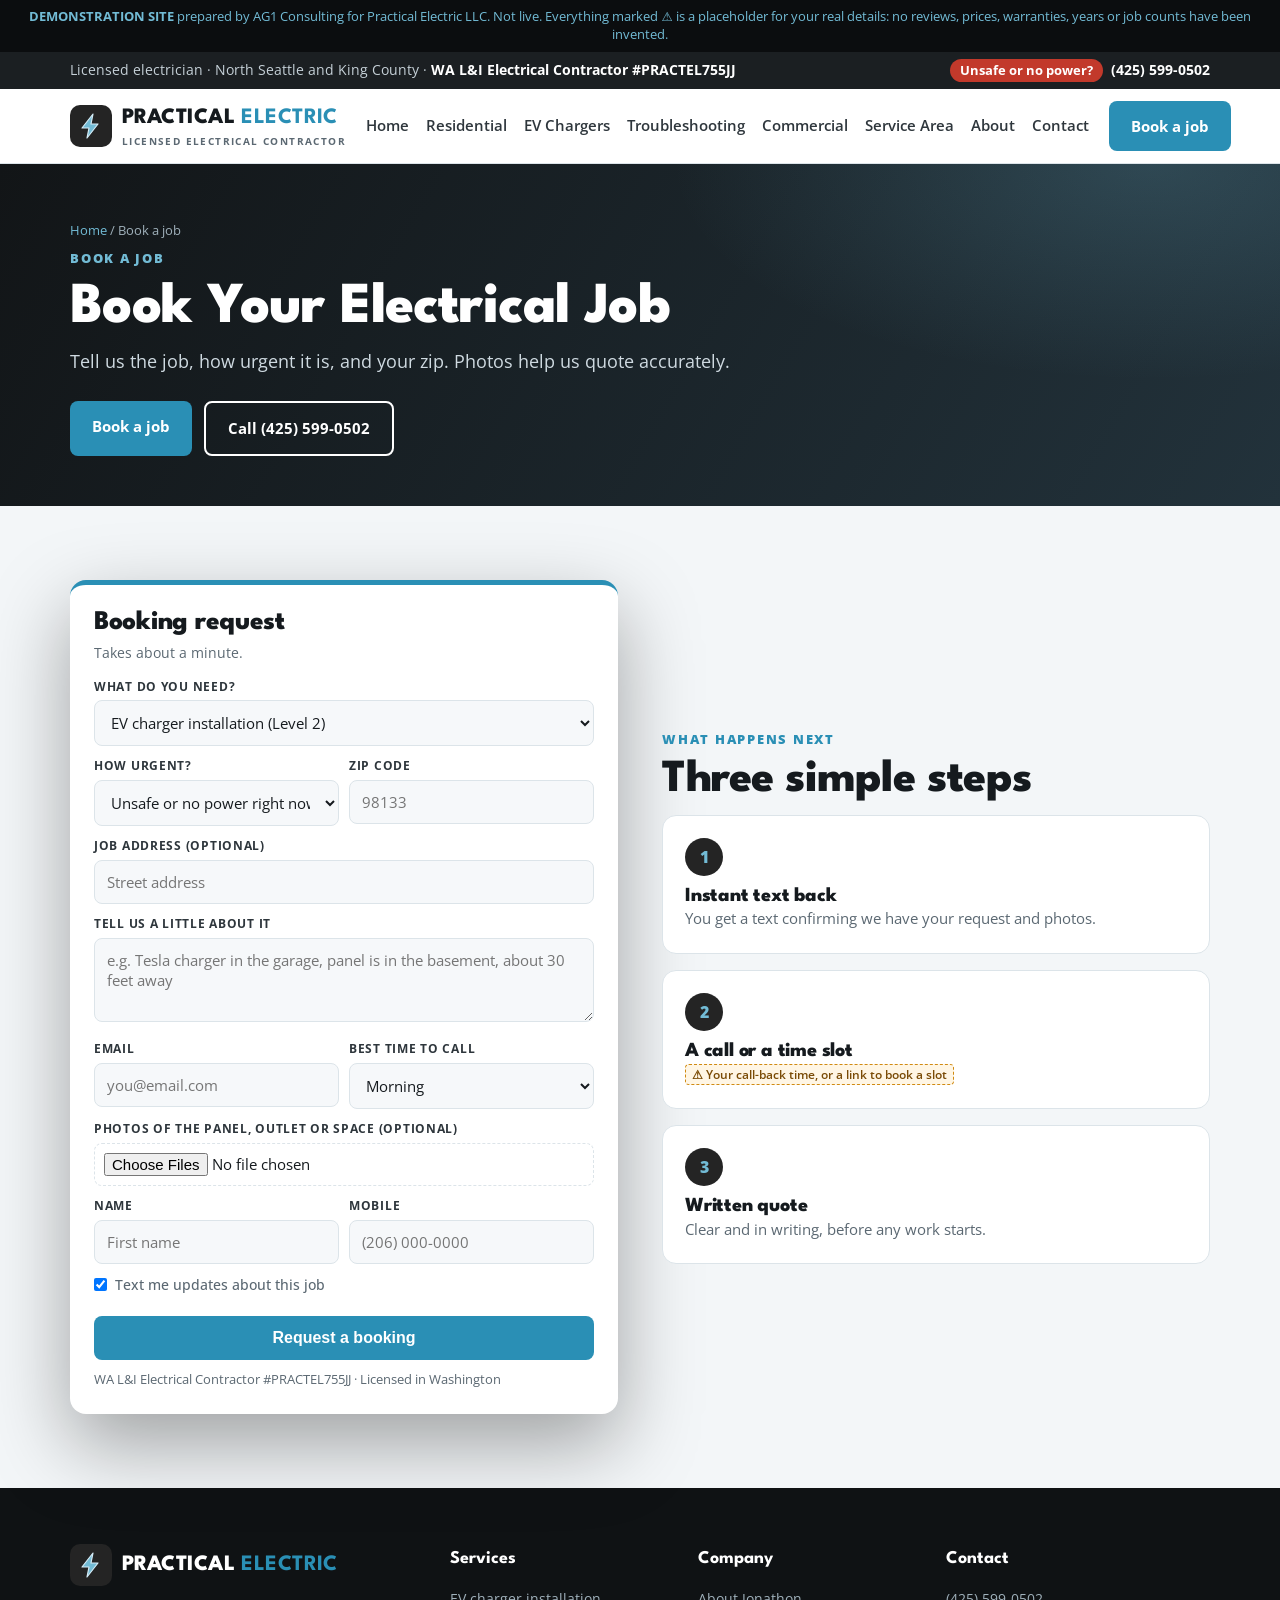
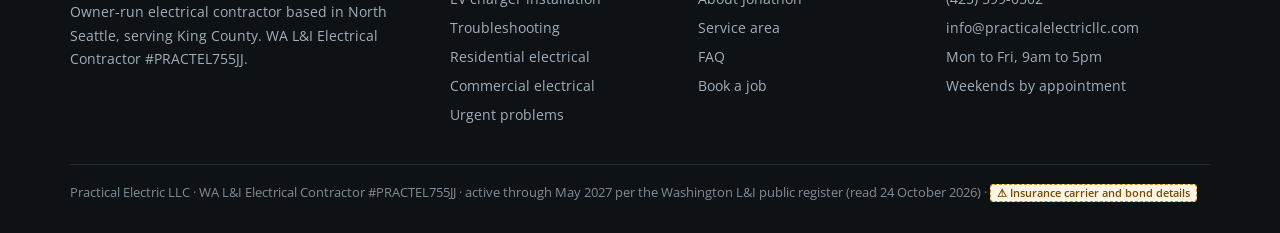
==== book.html @ 8b1fb302 "Build AG1 asset pack" ====
<!DOCTYPE html><html lang="en"><head><meta charset="utf-8"><meta name="viewport" content="width=device-width,initial-scale=1">
<meta name="robots" content="noindex,nofollow"><title>Book a Job | Practical Electric</title><meta name="description" content="Book an electrician in Seattle and King County. Send the job, urgency, zip and photos.">
<link rel="preconnect" href="https://fonts.googleapis.com"><link href="https://fonts.googleapis.com/css2?family=League+Spartan:wght@600;700;800&family=Open+Sans:wght@400;500;600;700;800&display=swap" rel="stylesheet">
<link rel="stylesheet" href="styles.css">
<script type="application/ld+json">{"@context": "https://schema.org", "@type": "Electrician", "name": "Practical Electric LLC", "telephone": "+14255990502", "email": "info@practicalelectricllc.com", "url": "https://andrei170.github.io/practical-electric-demo/", "address": {"@type": "PostalAddress", "addressLocality": "Seattle", "addressRegion": "WA", "postalCode": "98133", "addressCountry": "US"}, "areaServed": {"@type": "AdministrativeArea", "name": "King County, Washington"}, "openingHours": "Mo-Fr 09:00-17:00", "identifier": {"@type": "PropertyValue", "name": "Washington L&I electrical contractor licence", "value": "PRACTEL755JJ"}}</script>
</head><body>
<div class="demo"><b>DEMONSTRATION SITE</b> prepared by AG1 Consulting for Practical Electric LLC. Not live. Everything marked &#9888; is a placeholder for your real details: no reviews, prices, warranties, years or job counts have been invented.</div>
<div class="top"><div class="wrap"><span class="tl">Licensed electrician &middot; North Seattle and King County &middot; <b>WA L&amp;I Electrical Contractor #PRACTEL755JJ</b></span><span><a class="em" href="emergency.html">Unsafe or no power?</a> &nbsp;<a href="tel:+14255990502"><b>(425) 599-0502</b></a></span></div></div>
<header class="site"><div class="wrap"><a class="logo" href="index.html"><span class="mk"><svg width="24" height="26" viewBox="0 0 24 26" aria-hidden="true"><path d="M14 1 3 15h7l-2 10 11-14h-7z" fill="#72bbd5" stroke="#d5ecf7" stroke-width="1.2" stroke-linejoin="round"/></svg></span><span><span class="tx">Practical <b>Electric</b></span><small>LICENSED ELECTRICAL CONTRACTOR</small></span></a>
<nav class="main"><a href="index.html">Home</a><a href="residential.html">Residential</a><a href="ev-chargers.html">EV Chargers</a><a href="troubleshooting.html">Troubleshooting</a><a href="commercial.html">Commercial</a><a href="areas.html">Service Area</a><a href="about.html">About</a><a href="contact.html">Contact</a></nav><div class="hcall"><small>Call or text</small><a href="tel:+14255990502">(425) 599-0502</a></div><a class="btn" href="book.html">Book a job</a></div></header>
<section class="pagehead"><div class="wrap"><div class="crumb"><a href="index.html">Home</a> / Book a job</div><div class="eyebrow" style="margin-top:8px;color:#72bbd5">Book a job</div><h1>Book Your Electrical Job</h1><p>Tell us the job, how urgent it is, and your zip. Photos help us quote accurately.</p><div class="cta-row"><a class="btn" href="book.html">Book a job</a><a class="btn ghost" href="tel:+14255990502">Call (425) 599-0502</a></div></div></section><section class="s"><div class="wrap split"><div class="panel"><h3>Booking request</h3><div class="sub">Takes about a minute.</div><form class="f"><label>What do you need?</label><select><option>EV charger installation (Level 2)</option><option>Something is not working (troubleshooting)</option><option>New circuit, outlet or wiring</option><option>Lighting (indoor or outdoor)</option><option>Commercial or business work</option><option>Energy efficiency upgrade</option><option>Something else</option></select><div class="two"><div><label>How urgent?</label><select><option>Unsafe or no power right now</option><option>This week</option><option>Within a month</option><option>Planning ahead / getting a quote</option></select></div><div><label>Zip code</label><input inputmode="numeric" placeholder="98133"></div></div><label>Job address (optional)</label><input placeholder="Street address"><label>Tell us a little about it</label><textarea rows="3" placeholder="e.g. Tesla charger in the garage, panel is in the basement, about 30 feet away"></textarea><div class="two"><div><label>Email</label><input type="email" placeholder="you@email.com"></div><div><label>Best time to call</label><select><option>Morning</option><option>Lunchtime</option><option>After 5pm</option><option>Text me instead</option></select></div></div><label>Photos of the panel, outlet or space (optional)</label><input type="file" accept="image/*" multiple><div class="two"><div><label>Name</label><input placeholder="First name"></div><div><label>Mobile</label><input type="tel" placeholder="(206) 000-0000"></div></div><label class="chk"><input type="checkbox" checked> Text me updates about this job</label><button class="btn" type="submit">Request a booking</button><div class="ok-msg">&#10004; Demo only: on the live site this lands in your CRM, the customer gets a text back straight away, and the photos come with it.</div><div class="fine">WA L&amp;I Electrical Contractor #PRACTEL755JJ &middot; Licensed in Washington</div></form></div>
<div><div class="eyebrow">What happens next</div><h2 class="t">Three simple steps</h2><div class="steps" style="grid-template-columns:1fr">
<div class="step"><h3>Instant text back</h3><p>You get a text confirming we have your request and photos.</p></div>
<div class="step"><h3>A call or a time slot</h3><p><span class="ph">&#9888; Your call-back time, or a link to book a slot</span></p></div>
<div class="step"><h3>Written quote</h3><p>Clear and in writing, before any work starts.</p></div></div></div></div></section>
<footer class="site"><div class="wrap"><div class="foot">
<div><a class="logo" href="index.html"><span class="mk"><svg width="24" height="26" viewBox="0 0 24 26" aria-hidden="true"><path d="M14 1 3 15h7l-2 10 11-14h-7z" fill="#72bbd5" stroke="#d5ecf7" stroke-width="1.2" stroke-linejoin="round"/></svg></span><span class="tx" style="color:#fff">Practical <b>Electric</b></span></a>
<p style="margin-top:14px">Owner-run electrical contractor based in North Seattle, serving King County. WA L&amp;I Electrical Contractor #PRACTEL755JJ.</p></div>
<div><h4>Services</h4><ul><li><a href="ev-chargers.html">EV charger installation</a></li><li><a href="troubleshooting.html">Troubleshooting</a></li><li><a href="residential.html">Residential electrical</a></li><li><a href="commercial.html">Commercial electrical</a></li><li><a href="emergency.html">Urgent problems</a></li></ul></div>
<div><h4>Company</h4><ul><li><a href="about.html">About Jonathon</a></li><li><a href="areas.html">Service area</a></li><li><a href="faq.html">FAQ</a></li><li><a href="book.html">Book a job</a></li></ul></div>
<div><h4>Contact</h4><ul><li><a href="tel:+14255990502">(425) 599-0502</a></li><li><a href="mailto:info@practicalelectricllc.com">info@practicalelectricllc.com</a></li><li>Mon to Fri, 9am to 5pm</li><li>Weekends by appointment</li></ul></div>
</div><div class="legal">Practical Electric LLC &middot; WA L&amp;I Electrical Contractor #PRACTEL755JJ &middot; active through May 2027 per the Washington L&amp;I public register (read 24 October 2026) &middot; <span class="ph">&#9888; Insurance carrier and bond details</span></div></div></footer>
<div class="sticky-cta"><a class="btn dark" href="tel:+14255990502">&#9742; Call</a><a class="btn" href="book.html">Book a job</a></div>
<script>
document.querySelectorAll('form.f').forEach(function(f){f.addEventListener('submit',function(e){e.preventDefault();
var m=f.querySelector('.ok-msg');if(m){m.style.display='block';}});});
</script></body></html>
---- styles.css ----
:root{--ink:#151a1e;--char:#1b1f22;--char2:#242424;--slate:#2e363c;--mut:#5b6872;--line:#dce4e9;--bg:#f3f6f8;
--card:#fff;--acc:#2a8fb5;--acc2:#72bbd5;--accl:#d5ecf7;--accd:#1d6f8f;--volt:#f2c94c;--red:#c2392b;--ok:#2f8a5b}
*{box-sizing:border-box;margin:0;padding:0}html{scroll-behavior:smooth}
html,body{overflow-x:hidden}body{background:var(--bg);color:var(--ink);font:16px/1.65 "Open Sans",system-ui,-apple-system,"Segoe UI",sans-serif}
.grid>*,.split>*,.svc>*,.feat>*,.gal>*,.revs>*,.steps>*,.trust>*,.foot>*,.two>*,.areas>*{min-width:0}
a{color:inherit;text-decoration:none}img{max-width:100%;display:block}
.wrap{max-width:1180px;margin:0 auto;padding:0 20px}
h1,h2,h3,.disp{font-family:"League Spartan","Open Sans",sans-serif;font-weight:800;letter-spacing:-.01em;line-height:1.06}
.ph{background:#fff6e5;border:1px dashed #d08a12;color:#7a4b06;padding:1px 6px;border-radius:4px;font-size:.86em;font-family:"Open Sans",sans-serif;font-weight:600;letter-spacing:0;text-transform:none}
.demo{background:#0b0d0f;color:var(--acc2);text-align:center;font-size:12.5px;padding:8px 14px;line-height:1.45}
.top{background:var(--char);color:#c5d0d7;font-size:13.5px}
.top .wrap{display:flex;justify-content:space-between;gap:12px;padding-top:7px;padding-bottom:7px;flex-wrap:wrap;align-items:center}
.top b{color:#fff}.top a.em{background:var(--red);color:#fff;font-weight:700;padding:3px 10px;border-radius:999px;font-size:12.5px}
header.site{position:sticky;top:0;z-index:50;background:rgba(255,255,255,.97);backdrop-filter:blur(8px);border-bottom:1px solid var(--line)}
header.site .wrap{display:flex;align-items:center;gap:20px;height:74px}
.logo{display:flex;align-items:center;gap:10px;white-space:nowrap}
.logo .mk{width:42px;height:42px;border-radius:10px;background:var(--char2);display:grid;place-items:center;flex:none}
.logo .tx{font-family:"League Spartan",sans-serif;font-weight:800;font-size:22px;line-height:1;text-transform:uppercase;letter-spacing:.02em}
.logo .tx b{color:var(--acc)}.logo small{display:block;font:700 10px "Open Sans",sans-serif;color:var(--mut);letter-spacing:.14em;margin-top:4px}
nav.main{display:flex;gap:17px;margin-left:auto;font-weight:600;font-size:14.5px;white-space:nowrap}
nav.main a{color:var(--slate)}nav.main a:hover,nav.main a.on{color:var(--acc)}
.hcall{display:flex;flex-direction:column;align-items:flex-end;line-height:1.2;white-space:nowrap}
.hcall small{font-size:11px;color:var(--mut);text-transform:uppercase;letter-spacing:.1em;font-weight:700}
.hcall a{font-weight:800;font-size:18px;color:var(--ink)}
header.site .btn{white-space:nowrap}
@media(max-width:1320px){.hcall{display:none}}
@media(max-width:1080px){nav.main{display:none}}
.btn{display:inline-block;background:var(--acc);color:#fff;font-weight:700;padding:13px 22px;border-radius:8px;border:0;cursor:pointer;font-size:15px;transition:background .15s}
.btn:hover{background:var(--accd)}.btn.ghost{background:transparent;border:2px solid #fff;color:#fff}.btn.dark{background:var(--char2)}.btn.red{background:var(--red)}
@media(max-width:520px){header.site .wrap{gap:10px;height:64px}.logo .tx{font-size:17px}.logo small{display:none}
.logo .mk{width:36px;height:36px}header.site .btn{padding:9px 12px;font-size:13px;margin-left:auto}.top .wrap span.tl{display:none}}
.hero{position:relative;color:#fff;overflow:hidden;padding:62px 0 74px;
 background:radial-gradient(900px 420px at 85% 10%,rgba(114,187,213,.22),transparent 60%),linear-gradient(120deg,#121517 0%,#1b1f22 55%,#22323b 100%)}
.hero:before{content:"";position:absolute;inset:0;background:repeating-linear-gradient(90deg,rgba(255,255,255,.035) 0 1px,transparent 1px 64px),repeating-linear-gradient(0deg,rgba(255,255,255,.035) 0 1px,transparent 1px 64px)}
.hero .grid{display:grid;grid-template-columns:1.1fr .9fr;gap:44px;align-items:center;position:relative;z-index:1}
@media(max-width:960px){.hero .grid{grid-template-columns:1fr}}
.kicker{display:inline-flex;gap:8px;align-items:center;background:rgba(114,187,213,.16);border:1px solid rgba(114,187,213,.5);color:var(--accl);font-weight:700;font-size:12.5px;padding:6px 12px;border-radius:999px;text-transform:uppercase;letter-spacing:.1em}
.hero h1{font-size:clamp(38px,5.6vw,66px);margin:16px 0 14px}.hero h1 em{font-style:normal;color:var(--acc2)}
.hero p.lede{color:#cfdae1;font-size:18px;max-width:580px}
.cta-row{display:flex;gap:12px;flex-wrap:wrap;margin-top:24px}
.chips{display:flex;gap:8px;flex-wrap:wrap;margin-top:24px}
.chips span{border:1px solid rgba(255,255,255,.18);background:rgba(255,255,255,.06);padding:6px 12px;border-radius:6px;font-size:13px;color:#e1e9ee;font-weight:600}
.panel{background:#fff;color:var(--ink);border-radius:16px;padding:24px;box-shadow:0 30px 80px rgba(0,0,0,.35);border-top:5px solid var(--acc)}
.panel h3{font-size:27px}.panel .sub{color:var(--mut);font-size:14px;margin:4px 0 12px}
form.f label{display:block;font-size:12px;font-weight:700;color:var(--slate);text-transform:uppercase;letter-spacing:.06em;margin:10px 0 4px}
form.f input,form.f select,form.f textarea{width:100%;background:#f6f8fa;border:1px solid var(--line);color:var(--ink);padding:11px 12px;border-radius:8px;font:15px "Open Sans",sans-serif}
form.f input[type=file]{padding:9px;background:#fff;border-style:dashed}
form.f .two{display:grid;grid-template-columns:1fr 1fr;gap:10px}
form.f .chk{display:flex;gap:8px;align-items:flex-start;font-size:13.5px;color:var(--mut);margin-top:10px;text-transform:none;letter-spacing:0;font-weight:500}
form.f .chk input{width:auto;margin-top:4px}
form.f .btn{width:100%;margin-top:16px;font-size:16px}
.fine{font-size:12.5px;color:var(--mut);margin-top:10px}
.ok-msg{display:none;margin-top:12px;background:#eaf6ef;border:1px solid var(--ok);color:#1d5c3b;padding:10px;border-radius:8px;font-size:14px}
.trust{display:grid;grid-template-columns:repeat(4,1fr);background:#fff;border:1px solid var(--line);border-radius:14px;margin-top:-12px;position:relative;z-index:2;box-shadow:0 10px 30px rgba(20,23,28,.06)}
.trust div{padding:18px 20px;border-right:1px solid var(--line)}.trust div:last-child{border-right:0}
.trust .k{font-size:11.5px;text-transform:uppercase;letter-spacing:.1em;color:var(--mut);font-weight:700}
.trust .v{font-family:"League Spartan",sans-serif;font-weight:800;font-size:20px;line-height:1.2;margin-top:3px}
.trust .s{font-size:13px;color:var(--mut)}
@media(max-width:900px){.trust{grid-template-columns:1fr 1fr}.trust div:nth-child(2){border-right:0}.trust div:nth-child(-n+2){border-bottom:1px solid var(--line)}}
@media(max-width:480px){.trust{grid-template-columns:1fr}.trust div{border-right:0;border-bottom:1px solid var(--line)}}
section.s{padding:74px 0}section.alt{background:#fff;border-top:1px solid var(--line);border-bottom:1px solid var(--line)}
section.dark{background:var(--char);color:#fff}section.dark p{color:#c3cdd4}
.eyebrow{color:var(--acc);font-weight:800;text-transform:uppercase;letter-spacing:.14em;font-size:12.5px}
section.dark .eyebrow{color:var(--acc2)}
h2.t{font-size:clamp(30px,4vw,46px);margin:6px 0 10px}p.st{color:var(--mut);max-width:720px;margin-bottom:30px;font-size:17px}
.svc{display:grid;grid-template-columns:repeat(3,1fr);gap:18px}@media(max-width:960px){.svc{grid-template-columns:1fr 1fr}}@media(max-width:600px){.svc{grid-template-columns:1fr}}
.sv{background:var(--card);border:1px solid var(--line);border-radius:16px;padding:24px;display:flex;flex-direction:column;transition:transform .2s,border-color .2s}
.sv:hover{transform:translateY(-3px);border-color:var(--acc2)}
.sv .ic{width:48px;height:48px;border-radius:12px;background:var(--accl);display:grid;place-items:center;margin-bottom:14px}
.sv h3{font-size:23px}.sv p{color:var(--mut);font-size:15px;margin-top:6px;flex:1}
.sv .go{color:var(--accd);font-weight:700;margin-top:12px;font-size:14px}
.sv.em{background:#2a1513;border-color:#4a2420;color:#fff}.sv.em p{color:#e7c8c4}.sv.em .ic{background:#4a2420}.sv.em .go{color:#ffb4aa}
.feat{display:grid;grid-template-columns:repeat(3,1fr);gap:18px}@media(max-width:900px){.feat{grid-template-columns:1fr}}
.fc{background:var(--card);border:1px solid var(--line);border-radius:14px;padding:24px}
section.dark .fc{background:#22282c;border-color:#323b41}
.fc .n{font-family:"League Spartan",sans-serif;font-weight:800;font-size:38px;color:var(--acc);line-height:1}
.fc h3{font-size:22px;margin:6px 0}.fc p{color:var(--mut);font-size:15px}
.split{display:grid;grid-template-columns:1fr 1fr;gap:44px;align-items:center}@media(max-width:900px){.split{grid-template-columns:1fr}}
.photo{border-radius:18px;overflow:hidden;position:relative;background:#22282c;max-width:460px;justify-self:center;box-shadow:0 24px 60px rgba(0,0,0,.25)}
.photo img{width:100%;height:auto}.photo .cap{position:absolute;left:12px;right:12px;bottom:12px;background:rgba(0,0,0,.6);color:#fff;font-size:13px;padding:8px 12px;border-radius:8px}
ul.ticks{list-style:none}ul.ticks li{padding:10px 0 10px 32px;position:relative;border-bottom:1px solid var(--line)}
section.dark ul.ticks li{border-color:#323b41}
ul.ticks li:before{content:"";position:absolute;left:2px;top:15px;width:16px;height:10px;border-left:3px solid var(--acc);border-bottom:3px solid var(--acc);transform:rotate(-45deg)}
.steps{display:grid;grid-template-columns:repeat(4,1fr);gap:16px;counter-reset:s}@media(max-width:900px){.steps{grid-template-columns:1fr 1fr}}@media(max-width:480px){.steps{grid-template-columns:1fr}}
.step{background:var(--card);border:1px solid var(--line);border-radius:14px;padding:22px;counter-increment:s}
.step:before{content:counter(s);display:inline-grid;place-items:center;width:38px;height:38px;border-radius:50%;background:var(--char2);color:var(--acc2);font-weight:800;margin-bottom:10px}
.step h3{font-size:20px}.step p{color:var(--mut);font-size:14.5px}
.phone{max-width:330px;justify-self:center;width:100%;background:#0e1113;border-radius:34px;padding:14px;border:1px solid #333c42;box-shadow:0 30px 70px rgba(0,0,0,.4)}
.phone .scr{background:#f4f6f8;border-radius:24px;padding:18px 14px;min-height:400px}
.phone .who{text-align:center;font-size:12px;color:#7a8790;margin-bottom:14px}
.msg{max-width:84%;padding:10px 13px;border-radius:16px;font-size:13.5px;line-height:1.45;margin-bottom:10px;color:#1c2226}
.msg.in{background:#e3e8ec;border-bottom-left-radius:4px}.msg.out{background:var(--acc);color:#fff;margin-left:auto;border-bottom-right-radius:4px}
.msg.sys{max-width:100%;text-align:center;background:none;color:#8a969e;font-size:11.5px;padding:0}
.gal{display:grid;grid-template-columns:repeat(3,1fr);gap:14px}@media(max-width:800px){.gal{grid-template-columns:1fr 1fr}}@media(max-width:480px){.gal{grid-template-columns:1fr}}
.gi{border-radius:12px;min-height:190px;display:flex;align-items:flex-end;padding:14px;color:#fff;font-size:13px;font-weight:600;
 background:linear-gradient(180deg,transparent,rgba(0,0,0,.6)),repeating-linear-gradient(135deg,#2e363c 0 16px,#283036 16px 32px)}
.gi .ph{background:rgba(0,0,0,.5);color:#ffe1a8;border-color:#d08a12}
.revs{display:grid;grid-template-columns:repeat(3,1fr);gap:18px}@media(max-width:900px){.revs{grid-template-columns:1fr}}
.rv{background:var(--card);border:1px solid var(--line);border-radius:14px;padding:22px}
.rv .q{font-family:"League Spartan",sans-serif;font-size:54px;line-height:.6;color:var(--acc)}.rv p{margin-top:10px;color:var(--mut)}
.areas{display:grid;grid-template-columns:repeat(3,1fr);gap:12px}@media(max-width:800px){.areas{grid-template-columns:1fr 1fr}}@media(max-width:420px){.areas{grid-template-columns:1fr}}
.area{background:var(--card);border:1px solid var(--line);border-radius:12px;padding:16px 18px;font-weight:700}
.area small{display:block;color:var(--mut);font-weight:500;font-size:13px}
.band{background:linear-gradient(90deg,var(--accd),var(--acc));color:#fff;padding:44px 0}
.band .wrap{display:flex;gap:24px;align-items:center;justify-content:space-between;flex-wrap:wrap}
.band h2{font-size:clamp(26px,3.4vw,40px)}.band p{color:#e3f3fa}
.band .btn{background:#fff;color:var(--accd)}.band .btn.dark{background:var(--char2);color:#fff}
details{background:var(--card);border:1px solid var(--line);border-radius:12px;padding:16px 20px;margin-bottom:10px}
summary{cursor:pointer;font-weight:700;font-size:16.5px}details p{color:var(--mut);margin-top:10px}
.pagehead{color:#fff;padding:56px 0 50px;position:relative;background:radial-gradient(800px 360px at 90% 0%,rgba(114,187,213,.2),transparent 60%),linear-gradient(120deg,#121517,#22323b)}
.pagehead.em{background:radial-gradient(800px 360px at 90% 0%,rgba(194,57,43,.35),transparent 60%),linear-gradient(120deg,#151112,#2a1513)}
.pagehead h1{font-size:clamp(36px,5vw,58px);margin:8px 0}.pagehead p{color:#cfdae1;max-width:720px;font-size:18px}
.crumb{font-size:13px;color:#9fb0ba}.crumb a{color:var(--acc2)}
.note{background:#eef7fb;border:1px solid #bfe0ee;border-radius:12px;padding:16px 18px;font-size:14.5px}
.note.warn{background:#fff6e5;border-color:#f0d29a}
.map{min-height:260px;border-radius:14px;border:1px solid var(--line);display:grid;place-items:center;color:var(--mut);text-align:center;padding:20px;
 background:repeating-linear-gradient(0deg,#eef2f5 0 38px,#e6ecf0 38px 40px),repeating-linear-gradient(90deg,transparent 0 38px,#e1e8ed 38px 40px)}
footer.site{background:#0f1214;color:#9fb0ba;padding:56px 0 30px;font-size:14px}
.foot{display:grid;grid-template-columns:1.6fr 1fr 1fr 1.2fr;gap:28px}@media(max-width:820px){.foot{grid-template-columns:1fr 1fr}}@media(max-width:460px){.foot{grid-template-columns:1fr}}
footer.site h4{color:#fff;font-family:"League Spartan",sans-serif;font-size:18px;margin-bottom:10px}
footer.site li{list-style:none;padding:3px 0}footer.site a:hover{color:#fff}
footer.site .legal{border-top:1px solid #242b30;margin-top:34px;padding-top:18px;font-size:12.5px;color:#7e8d97}
.sticky-cta{display:none}
@media(max-width:760px){.sticky-cta{display:flex;position:fixed;bottom:0;left:0;right:0;z-index:60;gap:8px;padding:10px;background:rgba(18,21,23,.97);border-top:1px solid #323b41}
.sticky-cta a{flex:1;text-align:center;padding:13px 10px}body{padding-bottom:70px}}
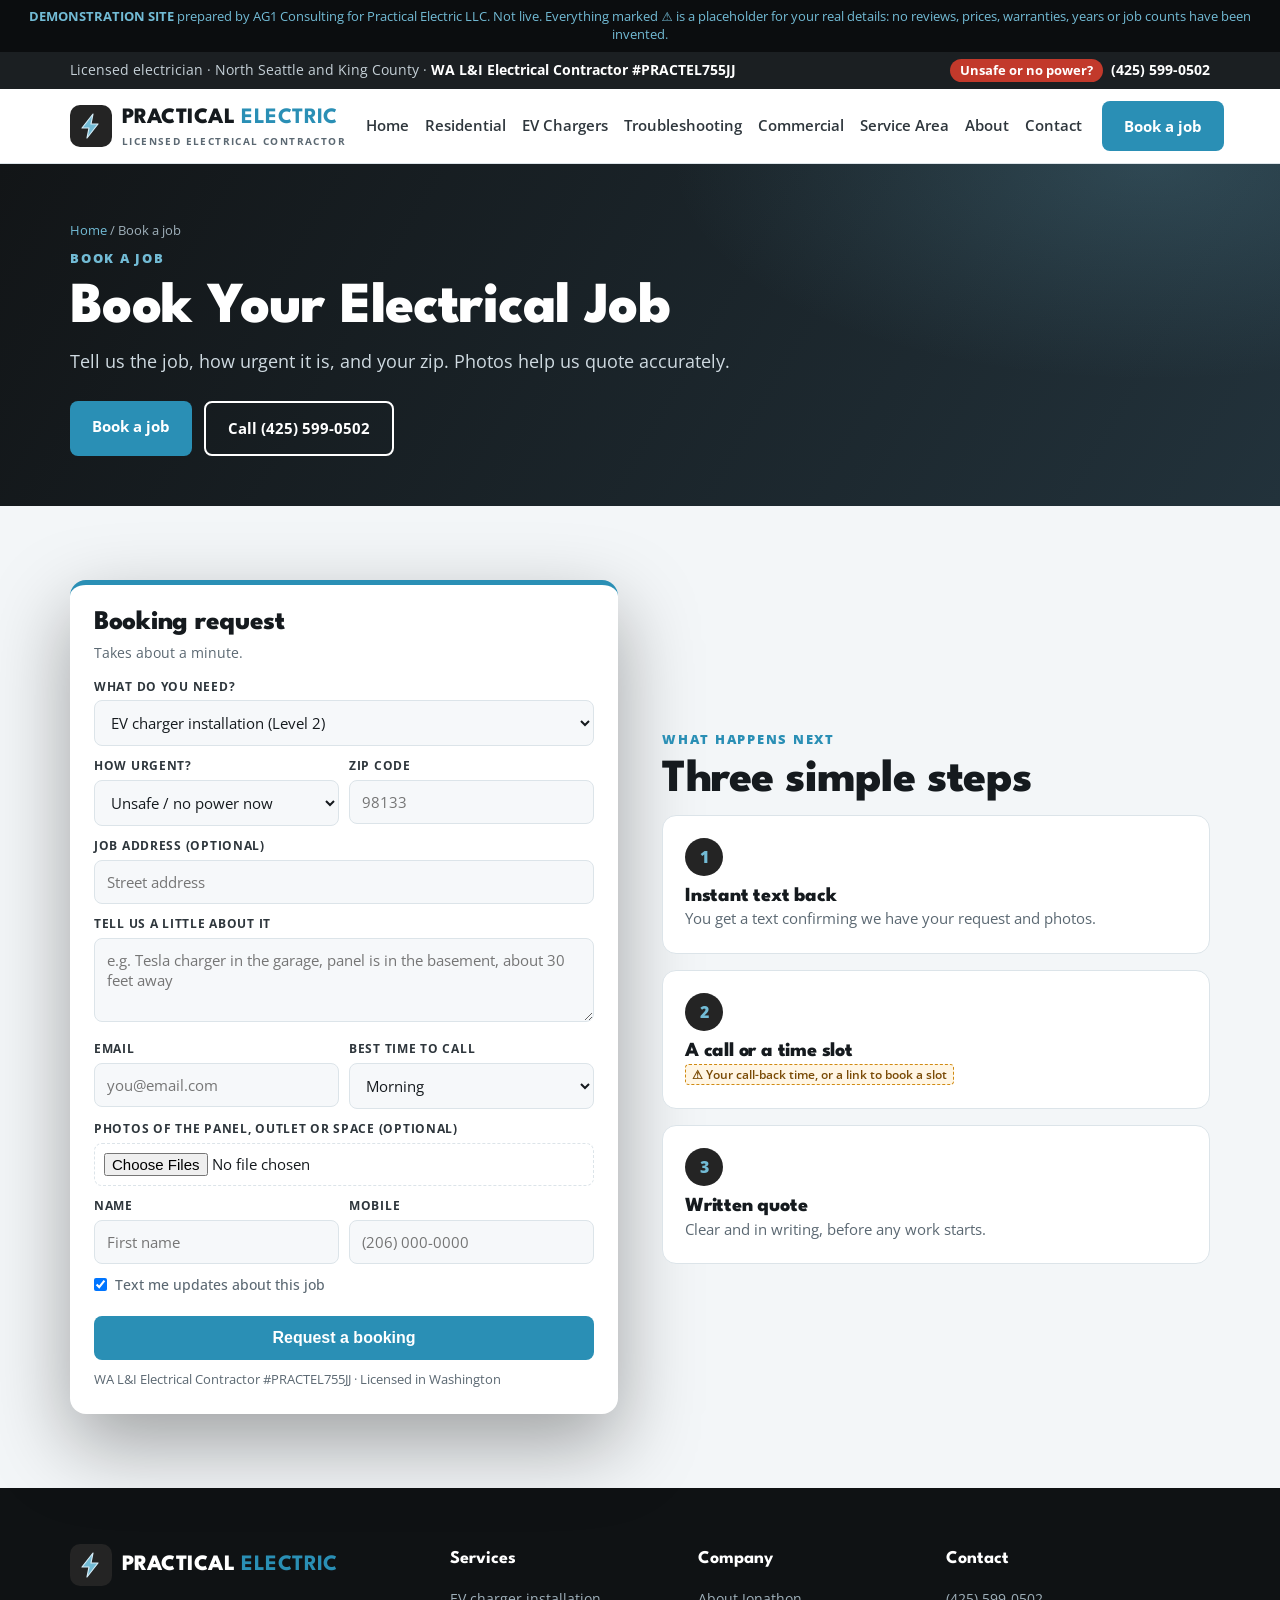
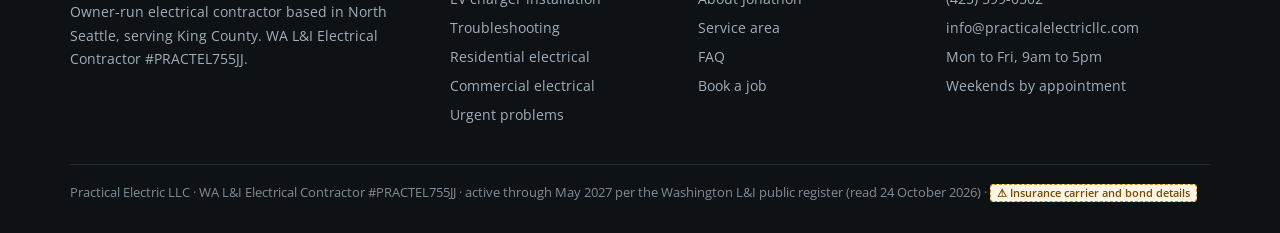
==== commit 765eb2ae: "Build AG1 asset pack" ====
--- a/book.html
+++ b/book.html
@@ -8,7 +8,7 @@
 <div class="top"><div class="wrap"><span class="tl">Licensed electrician &middot; North Seattle and King County &middot; <b>WA L&amp;I Electrical Contractor #PRACTEL755JJ</b></span><span><a class="em" href="emergency.html">Unsafe or no power?</a> &nbsp;<a href="tel:+14255990502"><b>(425) 599-0502</b></a></span></div></div>
 <header class="site"><div class="wrap"><a class="logo" href="index.html"><span class="mk"><svg width="24" height="26" viewBox="0 0 24 26" aria-hidden="true"><path d="M14 1 3 15h7l-2 10 11-14h-7z" fill="#72bbd5" stroke="#d5ecf7" stroke-width="1.2" stroke-linejoin="round"/></svg></span><span><span class="tx">Practical <b>Electric</b></span><small>LICENSED ELECTRICAL CONTRACTOR</small></span></a>
 <nav class="main"><a href="index.html">Home</a><a href="residential.html">Residential</a><a href="ev-chargers.html">EV Chargers</a><a href="troubleshooting.html">Troubleshooting</a><a href="commercial.html">Commercial</a><a href="areas.html">Service Area</a><a href="about.html">About</a><a href="contact.html">Contact</a></nav><div class="hcall"><small>Call or text</small><a href="tel:+14255990502">(425) 599-0502</a></div><a class="btn" href="book.html">Book a job</a></div></header>
-<section class="pagehead"><div class="wrap"><div class="crumb"><a href="index.html">Home</a> / Book a job</div><div class="eyebrow" style="margin-top:8px;color:#72bbd5">Book a job</div><h1>Book Your Electrical Job</h1><p>Tell us the job, how urgent it is, and your zip. Photos help us quote accurately.</p><div class="cta-row"><a class="btn" href="book.html">Book a job</a><a class="btn ghost" href="tel:+14255990502">Call (425) 599-0502</a></div></div></section><section class="s"><div class="wrap split"><div class="panel"><h3>Booking request</h3><div class="sub">Takes about a minute.</div><form class="f"><label>What do you need?</label><select><option>EV charger installation (Level 2)</option><option>Something is not working (troubleshooting)</option><option>New circuit, outlet or wiring</option><option>Lighting (indoor or outdoor)</option><option>Commercial or business work</option><option>Energy efficiency upgrade</option><option>Something else</option></select><div class="two"><div><label>How urgent?</label><select><option>Unsafe or no power right now</option><option>This week</option><option>Within a month</option><option>Planning ahead / getting a quote</option></select></div><div><label>Zip code</label><input inputmode="numeric" placeholder="98133"></div></div><label>Job address (optional)</label><input placeholder="Street address"><label>Tell us a little about it</label><textarea rows="3" placeholder="e.g. Tesla charger in the garage, panel is in the basement, about 30 feet away"></textarea><div class="two"><div><label>Email</label><input type="email" placeholder="you@email.com"></div><div><label>Best time to call</label><select><option>Morning</option><option>Lunchtime</option><option>After 5pm</option><option>Text me instead</option></select></div></div><label>Photos of the panel, outlet or space (optional)</label><input type="file" accept="image/*" multiple><div class="two"><div><label>Name</label><input placeholder="First name"></div><div><label>Mobile</label><input type="tel" placeholder="(206) 000-0000"></div></div><label class="chk"><input type="checkbox" checked> Text me updates about this job</label><button class="btn" type="submit">Request a booking</button><div class="ok-msg">&#10004; Demo only: on the live site this lands in your CRM, the customer gets a text back straight away, and the photos come with it.</div><div class="fine">WA L&amp;I Electrical Contractor #PRACTEL755JJ &middot; Licensed in Washington</div></form></div>
+<section class="pagehead"><div class="wrap"><div class="crumb"><a href="index.html">Home</a> / Book a job</div><div class="eyebrow" style="margin-top:8px;color:#72bbd5">Book a job</div><h1>Book Your Electrical Job</h1><p>Tell us the job, how urgent it is, and your zip. Photos help us quote accurately.</p><div class="cta-row"><a class="btn" href="book.html">Book a job</a><a class="btn ghost" href="tel:+14255990502">Call (425) 599-0502</a></div></div></section><section class="s"><div class="wrap split"><div class="panel"><h3>Booking request</h3><div class="sub">Takes about a minute.</div><form class="f"><label>What do you need?</label><select><option>EV charger installation (Level 2)</option><option>Something is not working (troubleshooting)</option><option>New circuit, outlet or wiring</option><option>Lighting (indoor or outdoor)</option><option>Commercial or business work</option><option>Energy efficiency upgrade</option><option>Something else</option></select><div class="two"><div><label>How urgent?</label><select><option>Unsafe / no power now</option><option>This week</option><option>Within a month</option><option>Planning ahead / getting a quote</option></select></div><div><label>Zip code</label><input inputmode="numeric" placeholder="98133"></div></div><label>Job address (optional)</label><input placeholder="Street address"><label>Tell us a little about it</label><textarea rows="3" placeholder="e.g. Tesla charger in the garage, panel is in the basement, about 30 feet away"></textarea><div class="two"><div><label>Email</label><input type="email" placeholder="you@email.com"></div><div><label>Best time to call</label><select><option>Morning</option><option>Lunchtime</option><option>After 5pm</option><option>Text me instead</option></select></div></div><label>Photos of the panel, outlet or space (optional)</label><input type="file" accept="image/*" multiple><div class="two"><div><label>Name</label><input placeholder="First name"></div><div><label>Mobile</label><input type="tel" placeholder="(206) 000-0000"></div></div><label class="chk"><input type="checkbox" checked> Text me updates about this job</label><button class="btn" type="submit">Request a booking</button><div class="ok-msg">&#10004; Demo only: on the live site this lands in your CRM, the customer gets a text back straight away, and the photos come with it.</div><div class="fine">WA L&amp;I Electrical Contractor #PRACTEL755JJ &middot; Licensed in Washington</div></form></div>
 <div><div class="eyebrow">What happens next</div><h2 class="t">Three simple steps</h2><div class="steps" style="grid-template-columns:1fr">
 <div class="step"><h3>Instant text back</h3><p>You get a text confirming we have your request and photos.</p></div>
 <div class="step"><h3>A call or a time slot</h3><p><span class="ph">&#9888; Your call-back time, or a link to book a slot</span></p></div>
--- a/styles.css
+++ b/styles.css
@@ -18,13 +18,13 @@
 .logo .mk{width:42px;height:42px;border-radius:10px;background:var(--char2);display:grid;place-items:center;flex:none}
 .logo .tx{font-family:"League Spartan",sans-serif;font-weight:800;font-size:22px;line-height:1;text-transform:uppercase;letter-spacing:.02em}
 .logo .tx b{color:var(--acc)}.logo small{display:block;font:700 10px "Open Sans",sans-serif;color:var(--mut);letter-spacing:.14em;margin-top:4px}
-nav.main{display:flex;gap:17px;margin-left:auto;font-weight:600;font-size:14.5px;white-space:nowrap}
+nav.main{display:flex;gap:16px;margin-left:auto;font-weight:600;font-size:14.5px;white-space:nowrap}
 nav.main a{color:var(--slate)}nav.main a:hover,nav.main a.on{color:var(--acc)}
 .hcall{display:flex;flex-direction:column;align-items:flex-end;line-height:1.2;white-space:nowrap}
 .hcall small{font-size:11px;color:var(--mut);text-transform:uppercase;letter-spacing:.1em;font-weight:700}
 .hcall a{font-weight:800;font-size:18px;color:var(--ink)}
 header.site .btn{white-space:nowrap}
-@media(max-width:1320px){.hcall{display:none}}
+@media(max-width:1560px){.hcall{display:none}}
 @media(max-width:1080px){nav.main{display:none}}
 .btn{display:inline-block;background:var(--acc);color:#fff;font-weight:700;padding:13px 22px;border-radius:8px;border:0;cursor:pointer;font-size:15px;transition:background .15s}
 .btn:hover{background:var(--accd)}.btn.ghost{background:transparent;border:2px solid #fff;color:#fff}.btn.dark{background:var(--char2)}.btn.red{background:var(--red)}
@@ -53,12 +53,12 @@
 .fine{font-size:12.5px;color:var(--mut);margin-top:10px}
 .ok-msg{display:none;margin-top:12px;background:#eaf6ef;border:1px solid var(--ok);color:#1d5c3b;padding:10px;border-radius:8px;font-size:14px}
 .trust{display:grid;grid-template-columns:repeat(4,1fr);background:#fff;border:1px solid var(--line);border-radius:14px;margin-top:-12px;position:relative;z-index:2;box-shadow:0 10px 30px rgba(20,23,28,.06)}
-.trust div{padding:18px 20px;border-right:1px solid var(--line)}.trust div:last-child{border-right:0}
+.trust>div{padding:18px 20px;border-right:1px solid var(--line)}.trust>div:last-child{border-right:0}
 .trust .k{font-size:11.5px;text-transform:uppercase;letter-spacing:.1em;color:var(--mut);font-weight:700}
 .trust .v{font-family:"League Spartan",sans-serif;font-weight:800;font-size:20px;line-height:1.2;margin-top:3px}
 .trust .s{font-size:13px;color:var(--mut)}
-@media(max-width:900px){.trust{grid-template-columns:1fr 1fr}.trust div:nth-child(2){border-right:0}.trust div:nth-child(-n+2){border-bottom:1px solid var(--line)}}
-@media(max-width:480px){.trust{grid-template-columns:1fr}.trust div{border-right:0;border-bottom:1px solid var(--line)}}
+@media(max-width:900px){.trust{grid-template-columns:1fr 1fr}.trust>div:nth-child(2){border-right:0}.trust>div:nth-child(-n+2){border-bottom:1px solid var(--line)}}
+@media(max-width:480px){.trust{grid-template-columns:1fr}.trust>div{border-right:0;border-bottom:1px solid var(--line)}.trust>div:last-child{border-bottom:0}}
 section.s{padding:74px 0}section.alt{background:#fff;border-top:1px solid var(--line);border-bottom:1px solid var(--line)}
 section.dark{background:var(--char);color:#fff}section.dark p{color:#c3cdd4}
 .eyebrow{color:var(--acc);font-weight:800;text-transform:uppercase;letter-spacing:.14em;font-size:12.5px}
